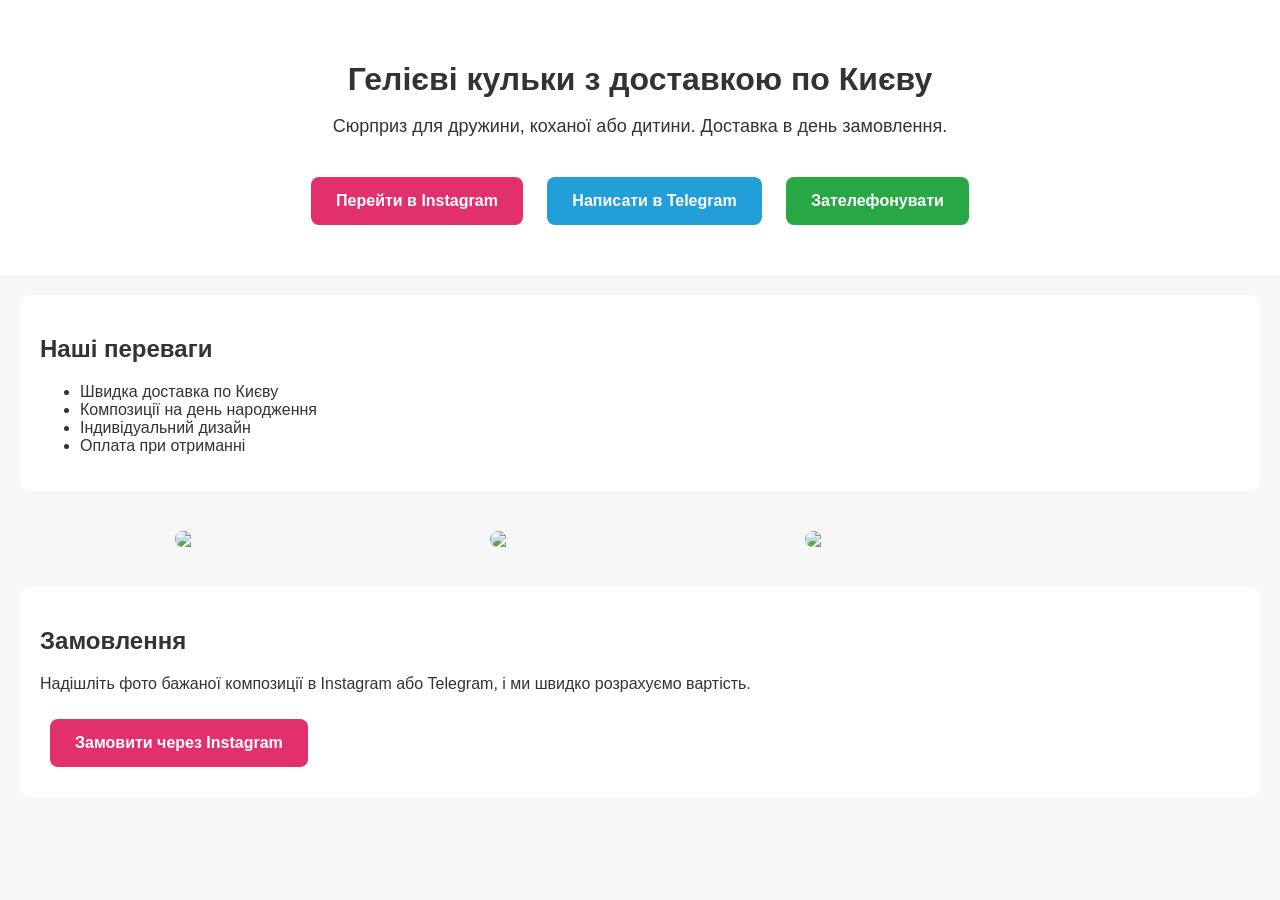
==== index.html @ e0414722 "index.html" ====
<!DOCTYPE html>
<html lang="uk">
<head>
<meta charset="UTF-8">
<meta name="viewport" content="width=device-width, initial-scale=1.0">
<title>Гелієві кульки Київ</title>

<style>
body{
    margin:0;
    font-family:Arial,sans-serif;
    background:#f7f7f7;
    color:#333;
}
.hero{
    background:#ffffff;
    padding:40px 20px;
    text-align:center;
}
h1{
    font-size:32px;
    margin-bottom:10px;
}
.subtitle{
    font-size:18px;
    margin-bottom:30px;
}
.btn{
    display:inline-block;
    padding:15px 25px;
    margin:10px;
    text-decoration:none;
    border-radius:8px;
    font-weight:bold;
}
.instagram{
    background:#E1306C;
    color:white;
}
.telegram{
    background:#229ED9;
    color:white;
}
.phone{
    background:#28a745;
    color:white;
}
.gallery{
    display:flex;
    flex-wrap:wrap;
    justify-content:center;
    gap:15px;
    padding:20px;
}
.gallery img{
    width:300px;
    border-radius:10px;
}
.section{
    background:white;
    margin:20px;
    padding:20px;
    border-radius:10px;
}
</style>
</head>

<body>

<div class="hero">
    <h1>Гелієві кульки з доставкою по Києву</h1>

    <p class="subtitle">
        Сюрприз для дружини, коханої або дитини.
        Доставка в день замовлення.
    </p>

    <a class="btn instagram"
       href="https://www.instagram.com/nazar_balloon/"
       target="_blank">
       Перейти в Instagram
    </a>

    <a class="btn telegram"
       href="https://t.me/YOUR_TELEGRAM"
       target="_blank">
       Написати в Telegram
    </a>

    <a class="btn phone"
       href="tel:+380XXXXXXXXX">
       Зателефонувати
    </a>
</div>

<div class="section">
    <h2>Наші переваги</h2>
    <ul>
        <li>Швидка доставка по Києву</li>
        <li>Композиції на день народження</li>
        <li>Індивідуальний дизайн</li>
        <li>Оплата при отриманні</li>
    </ul>
</div>

<div class="gallery">

<img src="https://via.placeholder.com/300x400?text=Balloon+1">

<img src="https://via.placeholder.com/300x400?text=Balloon+2">

<img src="https://via.placeholder.com/300x400?text=Balloon+3">

</div>

<div class="section">
    <h2>Замовлення</h2>

    <p>
        Надішліть фото бажаної композиції в Instagram або Telegram,
        і ми швидко розрахуємо вартість.
    </p>

    <a class="btn instagram"
       href="https://www.instagram.com/nazar_balloon/"
       target="_blank">
       Замовити через Instagram
    </a>
</div>

</body>
</html>
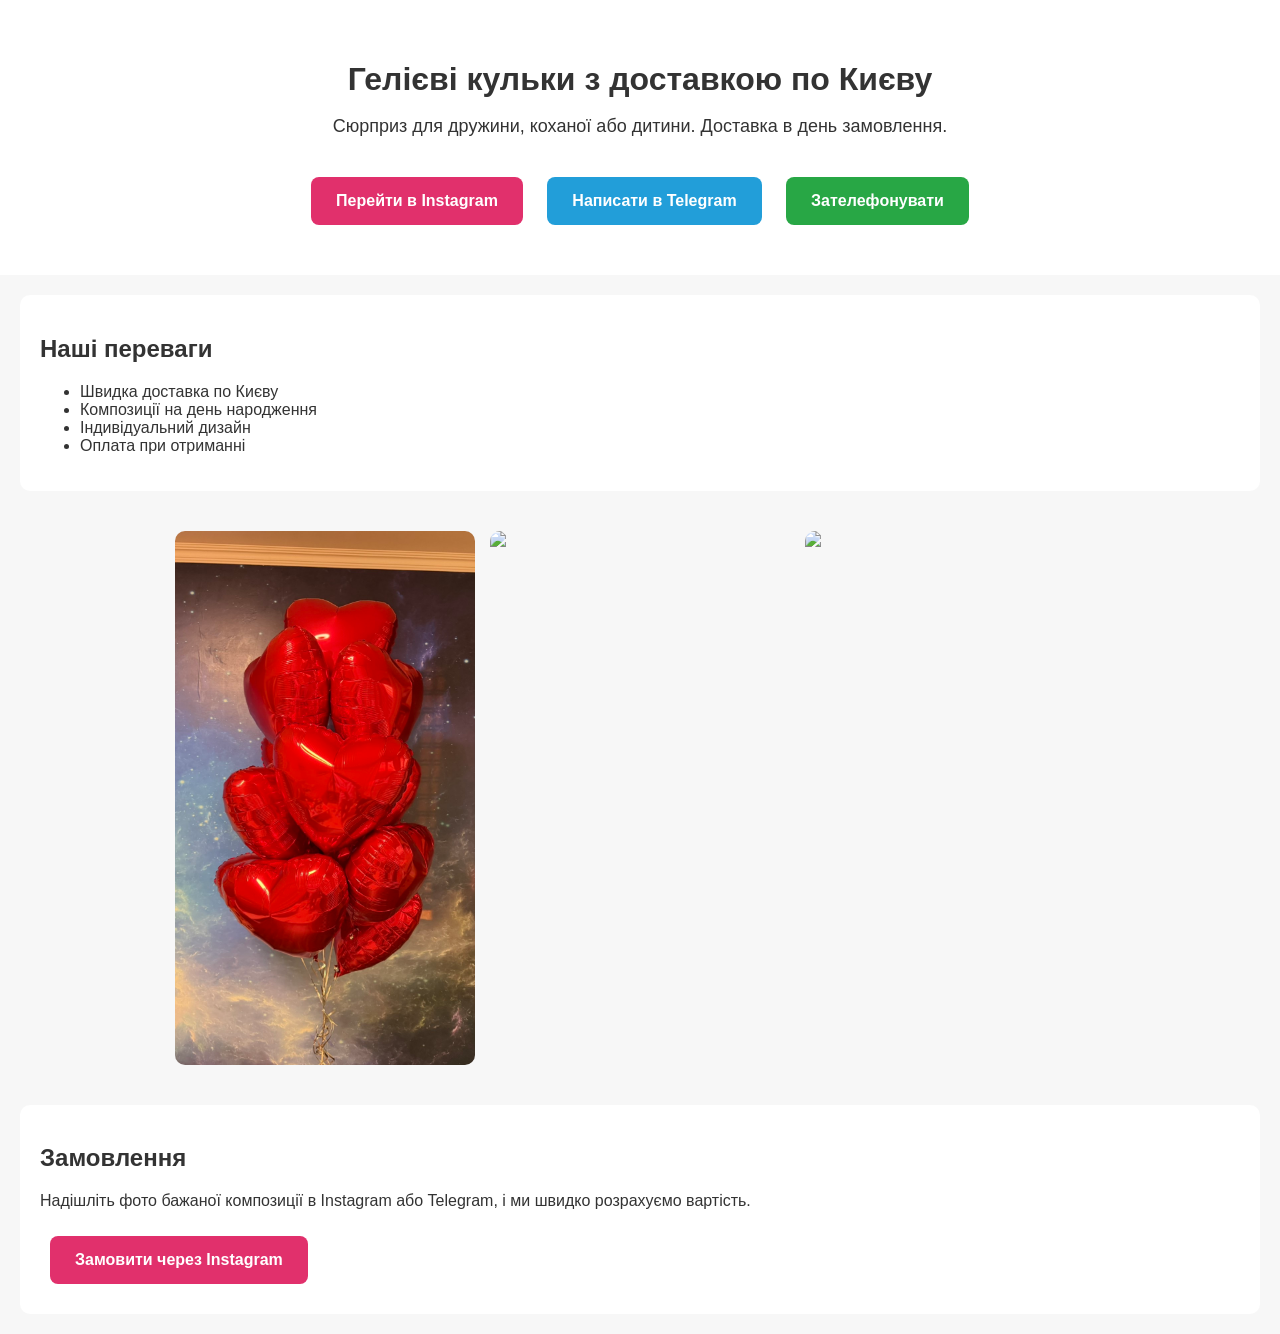
==== commit 47107496: "Update index.html Upper case 1 jpg title. Images are not showing" ====
--- a/index.html
+++ b/index.html
@@ -105,11 +105,11 @@
 
 <div class="gallery">
 
-<img src="https://via.placeholder.com/300x400?text=Balloon+1">
+<img src="images/IMG_0728.JPG">
 
-<img src="https://via.placeholder.com/300x400?text=Balloon+2">
+<img src="images/img_0729.jpg">
 
-<img src="https://via.placeholder.com/300x400?text=Balloon+3">
+<img src="images/img_0730.jpg">
 
 </div>
 
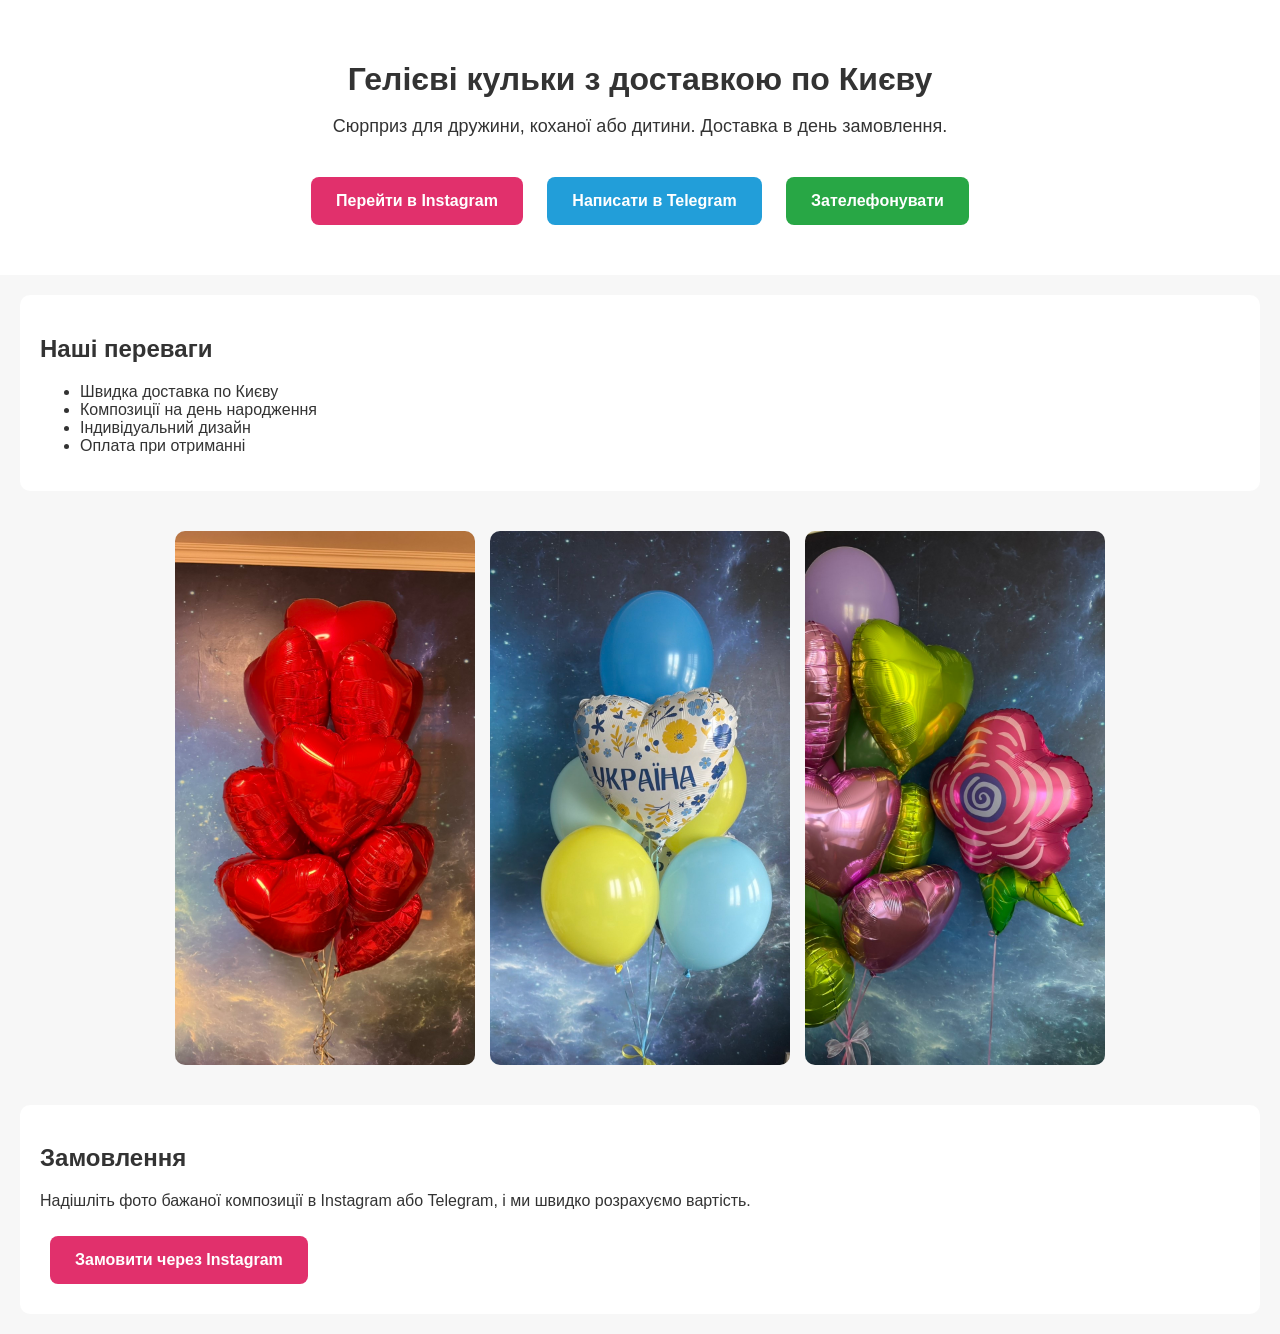
==== commit 119b1c79: "Update index.html upper case for 2 jpeg left. It works." ====
--- a/index.html
+++ b/index.html
@@ -107,9 +107,9 @@
 
 <img src="images/IMG_0728.JPG">
 
-<img src="images/img_0729.jpg">
+<img src="images/IMG_0729.JPG">
 
-<img src="images/img_0730.jpg">
+<img src="images/IMG_0730.JPG">
 
 </div>
 
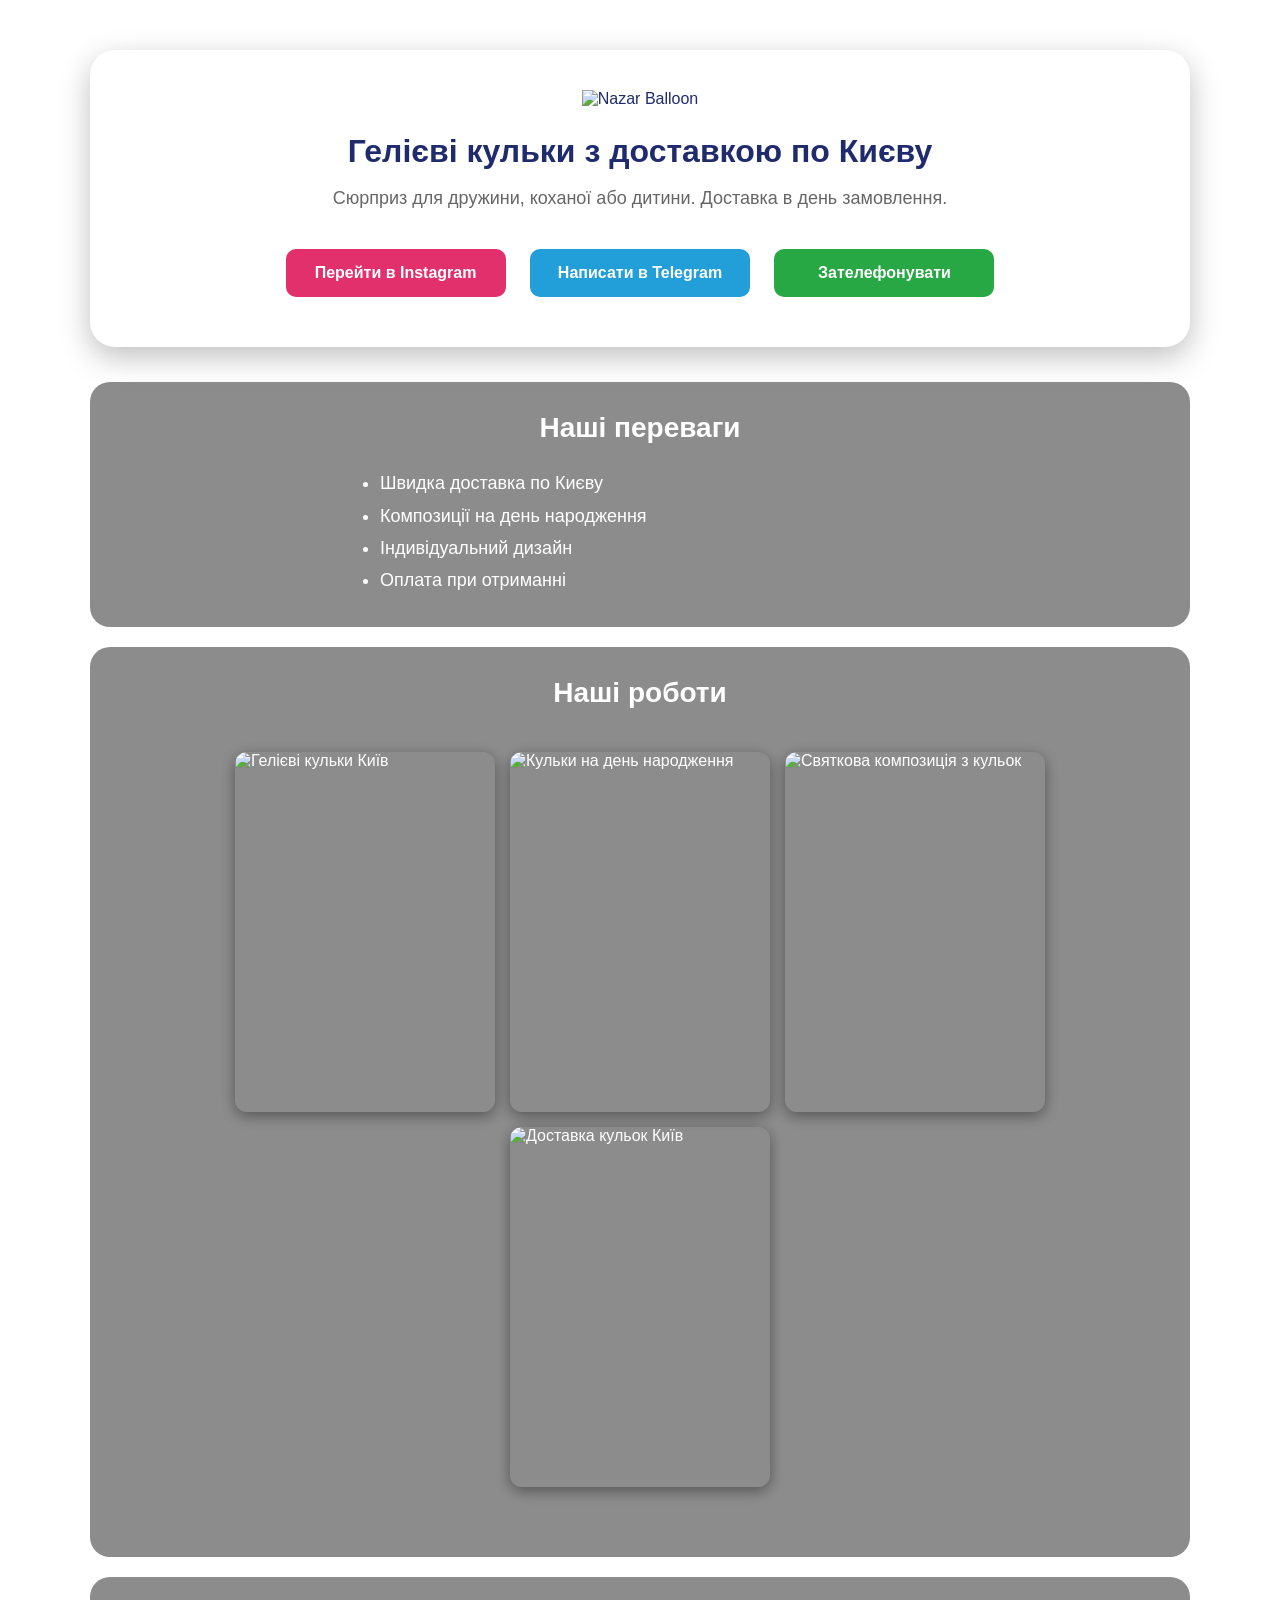
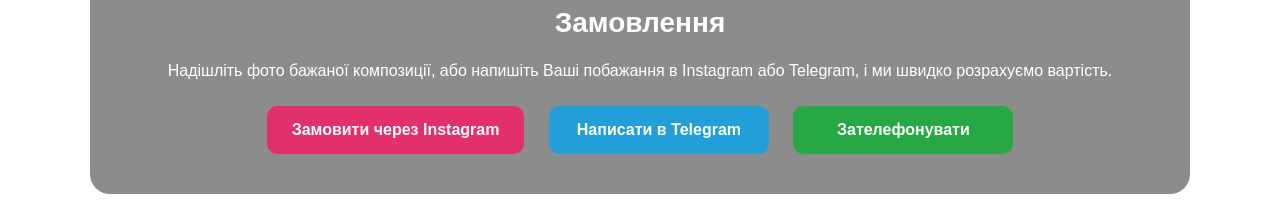
==== commit ee75327c: "Update index.html Версия сайта №2" ====
--- a/index.html
+++ b/index.html
@@ -3,64 +3,146 @@
 <head>
 <meta charset="UTF-8">
 <meta name="viewport" content="width=device-width, initial-scale=1.0">
-<title>Гелієві кульки Київ</title>
+<title>Nazar Balloon — гелієві кульки Київ</title>
 
 <style>
+*{
+    box-sizing:border-box;
+}
+
 body{
     margin:0;
-    font-family:Arial,sans-serif;
-    background:#f7f7f7;
-    color:#333;
-}
+    font-family:Arial, sans-serif;
+    color:#ffffff;
+    background-image:url('images/space.jpg');
+    background-size:cover;
+    background-position:center;
+    background-attachment:fixed;
+}
+
 .hero{
+    max-width:1100px;
+    margin:50px auto 35px;
     background:#ffffff;
+    border-radius:25px;
     padding:40px 20px;
     text-align:center;
-}
+    color:#1f2b6d;
+    box-shadow:0 10px 30px rgba(0,0,0,.25);
+}
+
+.logo{
+    max-width:450px;
+    width:90%;
+    margin-bottom:15px;
+}
+
 h1{
     font-size:32px;
-    margin-bottom:10px;
-}
+    margin:10px 0;
+}
+
 .subtitle{
     font-size:18px;
     margin-bottom:30px;
-}
+    color:#666;
+}
+
 .btn{
     display:inline-block;
     padding:15px 25px;
     margin:10px;
+    min-width:220px;
     text-decoration:none;
-    border-radius:8px;
+    border-radius:10px;
     font-weight:bold;
-}
+    color:white;
+}
+
 .instagram{
     background:#E1306C;
-    color:white;
-}
+}
+
 .telegram{
     background:#229ED9;
-    color:white;
-}
+}
+
 .phone{
     background:#28a745;
-    color:white;
-}
+}
+
+.section{
+    background:rgba(0,0,0,0.45);
+    margin:20px auto;
+    padding:30px;
+    border-radius:20px;
+    max-width:1100px;
+    backdrop-filter:blur(5px);
+}
+
+.section h2{
+    text-align:center;
+    font-size:28px;
+    margin-top:0;
+}
+
+.section ul{
+    max-width:600px;
+    margin:0 auto;
+    font-size:18px;
+    line-height:1.8;
+}
+
 .gallery{
+    max-width:1100px;
+    margin:20px auto;
     display:flex;
     flex-wrap:wrap;
     justify-content:center;
     gap:15px;
     padding:20px;
 }
+
 .gallery img{
-    width:300px;
-    border-radius:10px;
-}
-.section{
-    background:white;
-    margin:20px;
-    padding:20px;
-    border-radius:10px;
+    width:260px;
+    height:360px;
+    object-fit:cover;
+    border-radius:12px;
+    box-shadow:0 4px 15px rgba(0,0,0,.4);
+}
+
+.order{
+    text-align:center;
+}
+
+@media(max-width:600px){
+    .hero{
+        margin:20px 10px;
+        padding:25px 15px;
+    }
+
+    h1{
+        font-size:26px;
+    }
+
+    .subtitle{
+        font-size:16px;
+    }
+
+    .btn{
+        display:block;
+        width:100%;
+        margin:10px 0;
+    }
+
+    .section{
+        margin:15px 10px;
+    }
+
+    .gallery img{
+        width:100%;
+        height:auto;
+    }
 }
 </style>
 </head>
@@ -68,6 +150,8 @@
 <body>
 
 <div class="hero">
+    <img src="images/logo.jpg" class="logo" alt="Nazar Balloon">
+
     <h1>Гелієві кульки з доставкою по Києву</h1>
 
     <p class="subtitle">
@@ -82,13 +166,13 @@
     </a>
 
     <a class="btn telegram"
-       href="https://t.me/YOUR_TELEGRAM"
+       href="https://t.me/@Natali_Rotan"
        target="_blank">
        Написати в Telegram
     </a>
 
     <a class="btn phone"
-       href="tel:+380XXXXXXXXX">
+       href="tel:+380963511521">
        Зателефонувати
     </a>
 </div>
@@ -103,21 +187,22 @@
     </ul>
 </div>
 
-<div class="gallery">
-
-<img src="images/IMG_0728.JPG">
-
-<img src="images/IMG_0729.JPG">
-
-<img src="images/IMG_0730.JPG">
-
-</div>
-
 <div class="section">
+    <h2>Наші роботи</h2>
+
+    <div class="gallery">
+        <img src="images/work1.jpg" alt="Гелієві кульки Київ">
+        <img src="images/work2.jpg" alt="Кульки на день народження">
+        <img src="images/work3.jpg" alt="Святкова композиція з кульок">
+        <img src="images/work4.jpg" alt="Доставка кульок Київ">
+    </div>
+</div>
+
+<div class="section order">
     <h2>Замовлення</h2>
 
     <p>
-        Надішліть фото бажаної композиції в Instagram або Telegram,
+        Надішліть фото бажаної композиції, або напишіть Ваші побажання в Instagram або Telegram,
         і ми швидко розрахуємо вартість.
     </p>
 
@@ -126,6 +211,17 @@
        target="_blank">
        Замовити через Instagram
     </a>
+
+    <a class="btn telegram"
+       href="https://t.me/@Natali_Rotan"
+       target="_blank">
+       Написати в Telegram
+    </a>
+
+    <a class="btn phone"
+       href="tel:+380963511521">
+       Зателефонувати
+    </a>
 </div>
 
 </body>
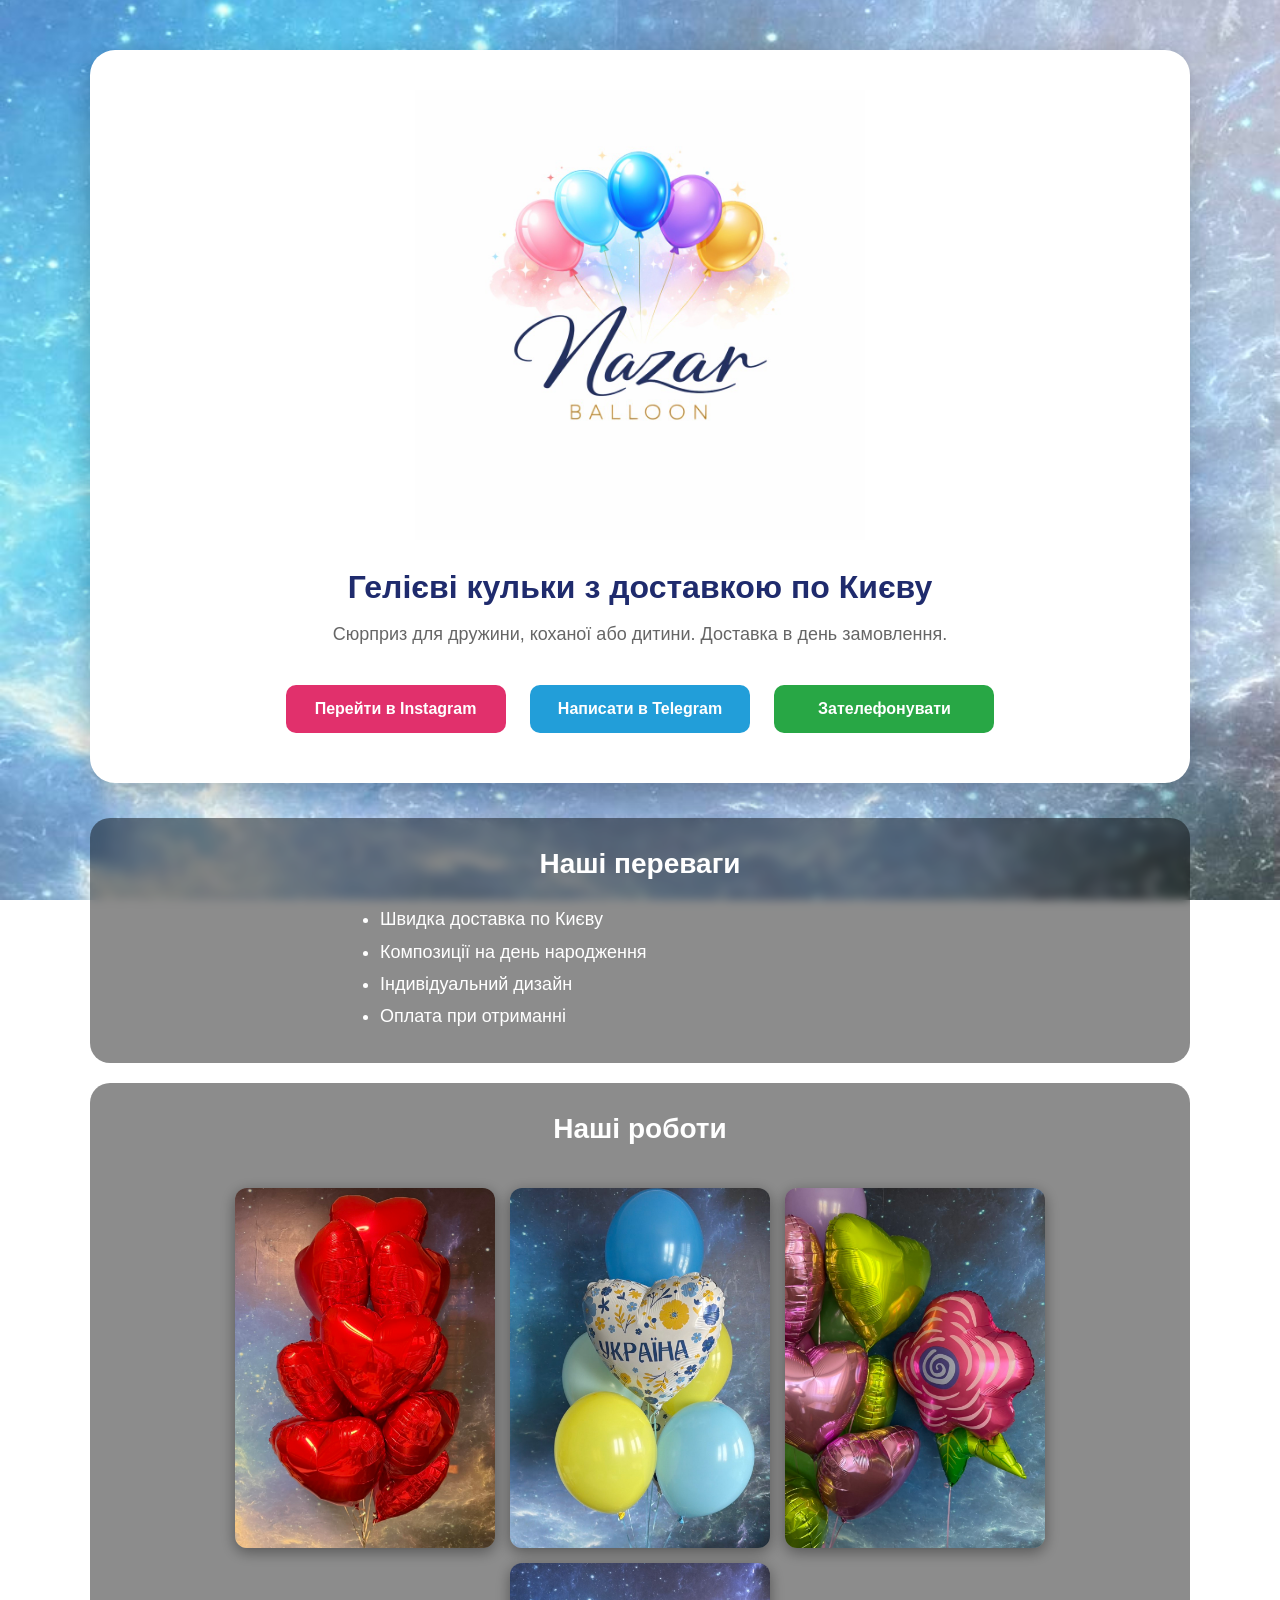
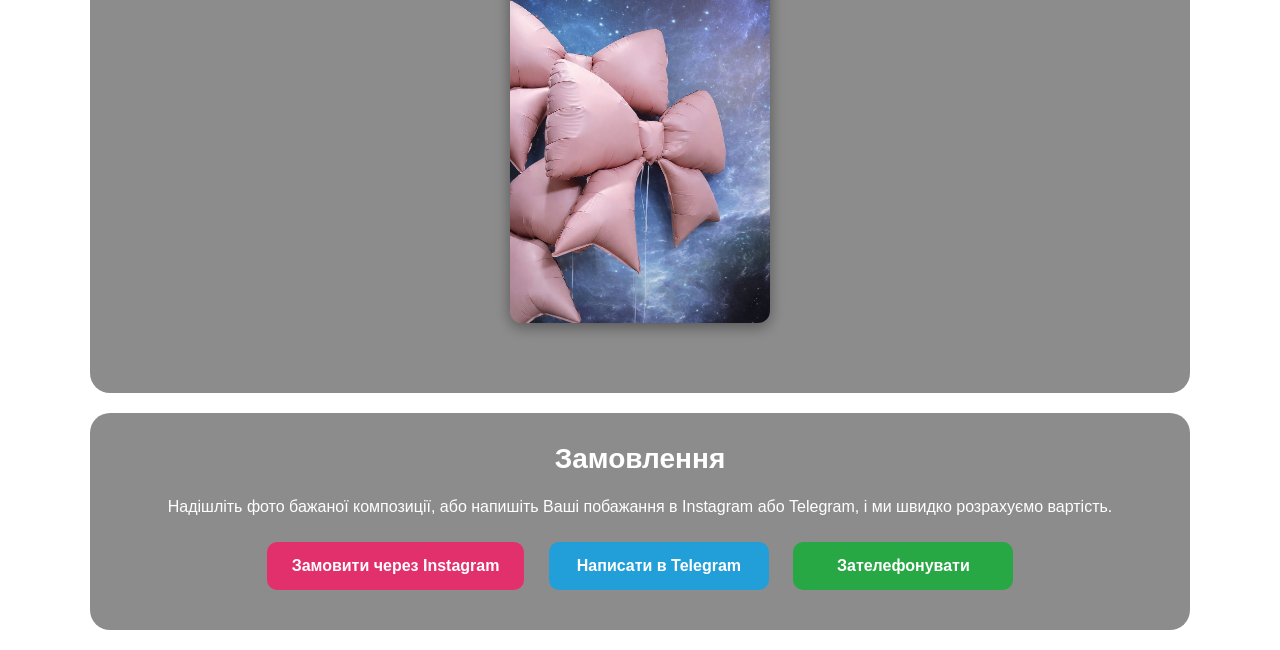
==== commit fb89ddf8: "Update index.html added 4 photos, logo and space" ====
--- a/index.html
+++ b/index.html
@@ -3,7 +3,7 @@
 <head>
 <meta charset="UTF-8">
 <meta name="viewport" content="width=device-width, initial-scale=1.0">
-<title>Nazar Balloon — гелієві кульки Київ</title>
+<title>Nazar_Balloon — гелієві кульки Київ</title>
 
 <style>
 *{
@@ -14,7 +14,7 @@
     margin:0;
     font-family:Arial, sans-serif;
     color:#ffffff;
-    background-image:url('images/space.jpg');
+    background-image:url('images/IMG_0732.JPG');
     background-size:cover;
     background-position:center;
     background-attachment:fixed;
@@ -150,7 +150,7 @@
 <body>
 
 <div class="hero">
-    <img src="images/logo.jpg" class="logo" alt="Nazar Balloon">
+    <img src="images/IMG_0733.JPG" class="logo" alt="Nazar_Balloon">
 
     <h1>Гелієві кульки з доставкою по Києву</h1>
 
@@ -191,10 +191,10 @@
     <h2>Наші роботи</h2>
 
     <div class="gallery">
-        <img src="images/work1.jpg" alt="Гелієві кульки Київ">
-        <img src="images/work2.jpg" alt="Кульки на день народження">
-        <img src="images/work3.jpg" alt="Святкова композиція з кульок">
-        <img src="images/work4.jpg" alt="Доставка кульок Київ">
+        <img src="images/IMG_0728.JPG" alt="Гелієві кульки Київ">
+        <img src="images/IMG_0729.JPG" alt="Кульки на день народження">
+        <img src="images/IMG_0730.JPG" alt="Святкова композиція з кульок">
+        <img src="images/IMG_0735.JPG" alt="Доставка кульок Київ">
     </div>
 </div>
 
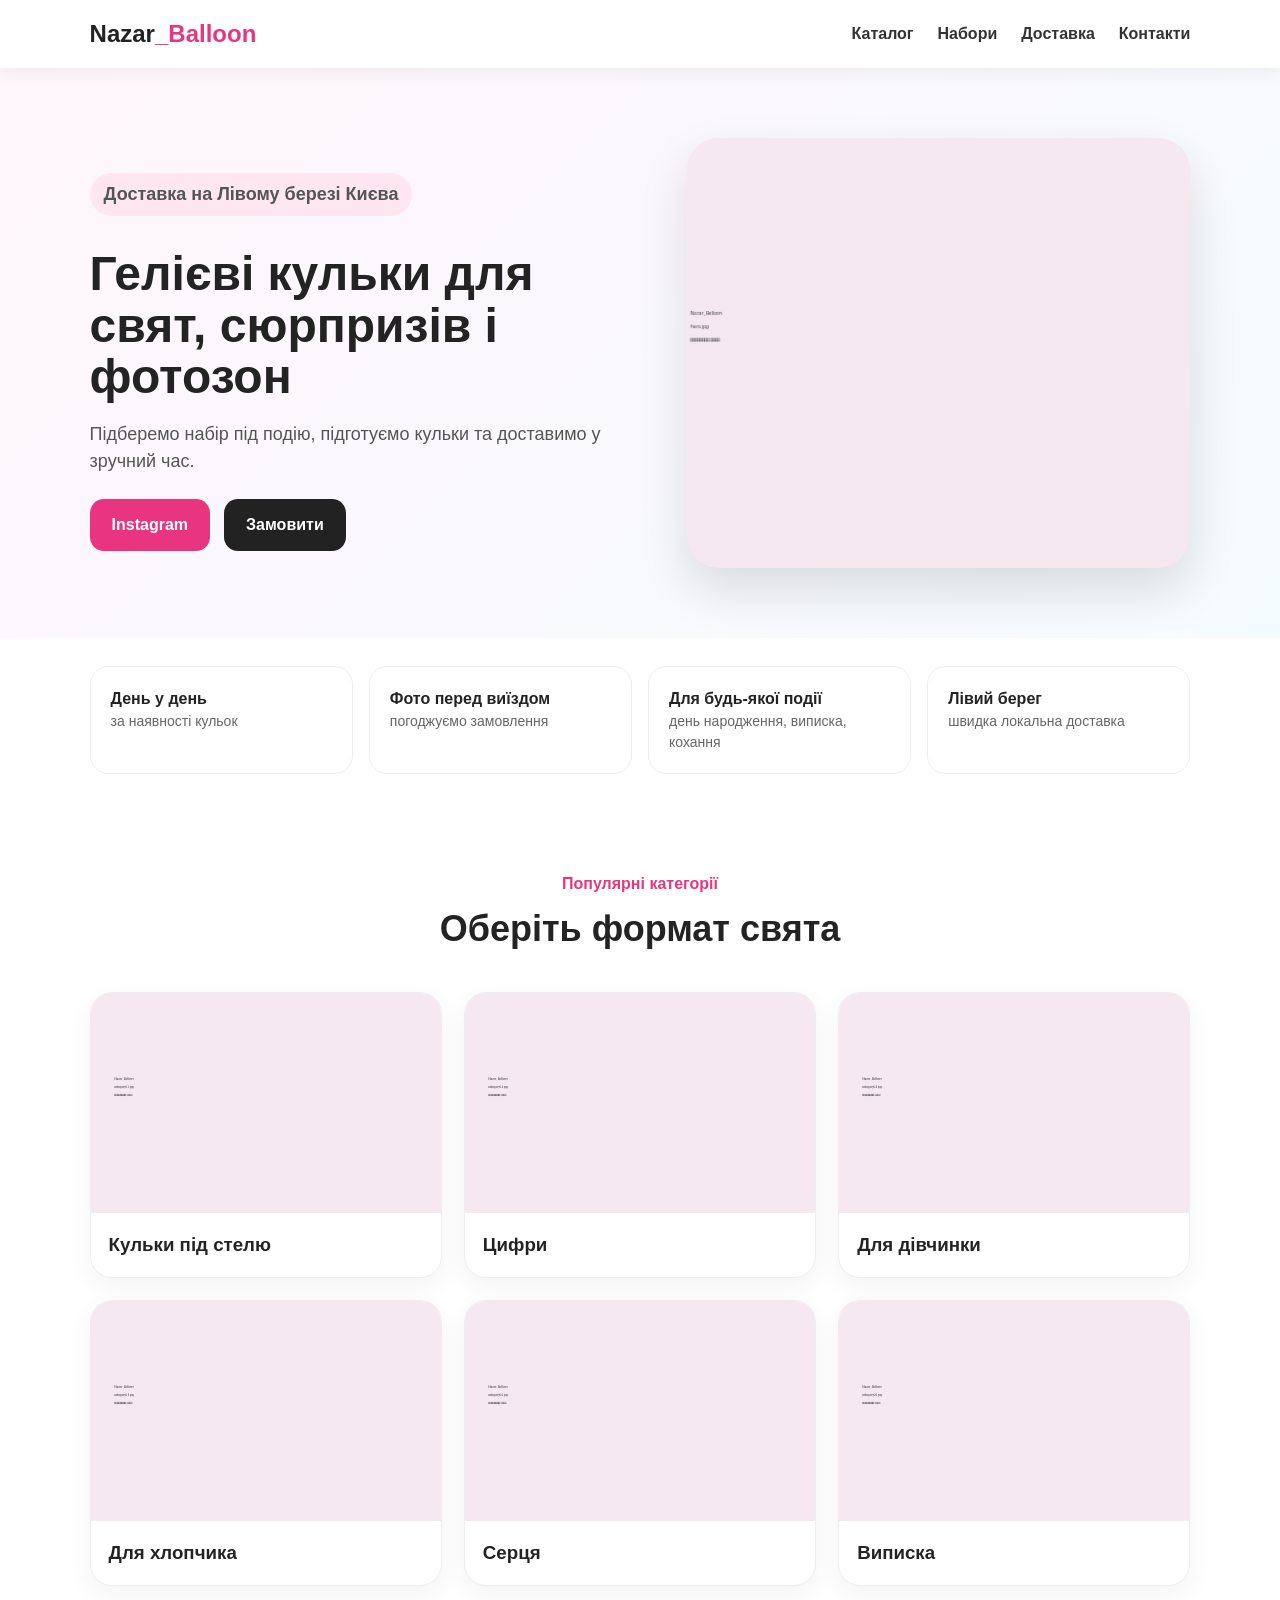
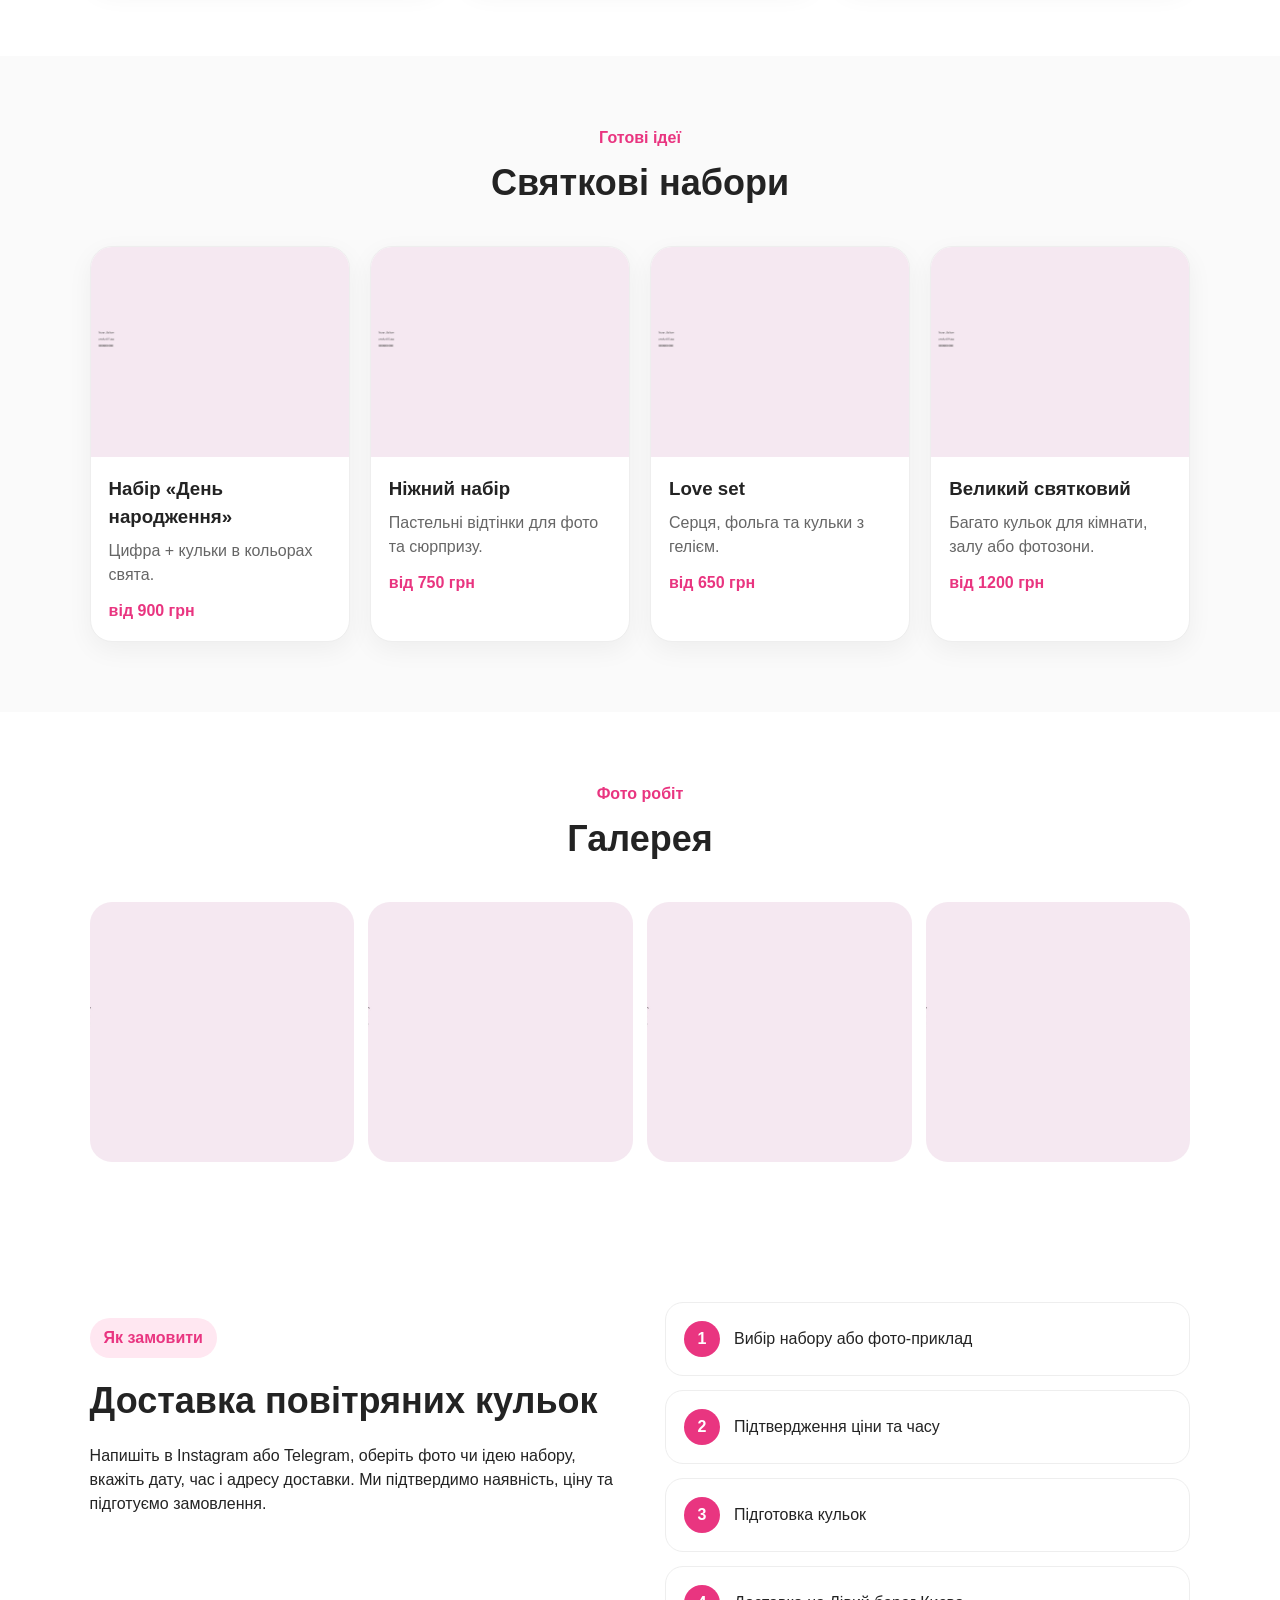
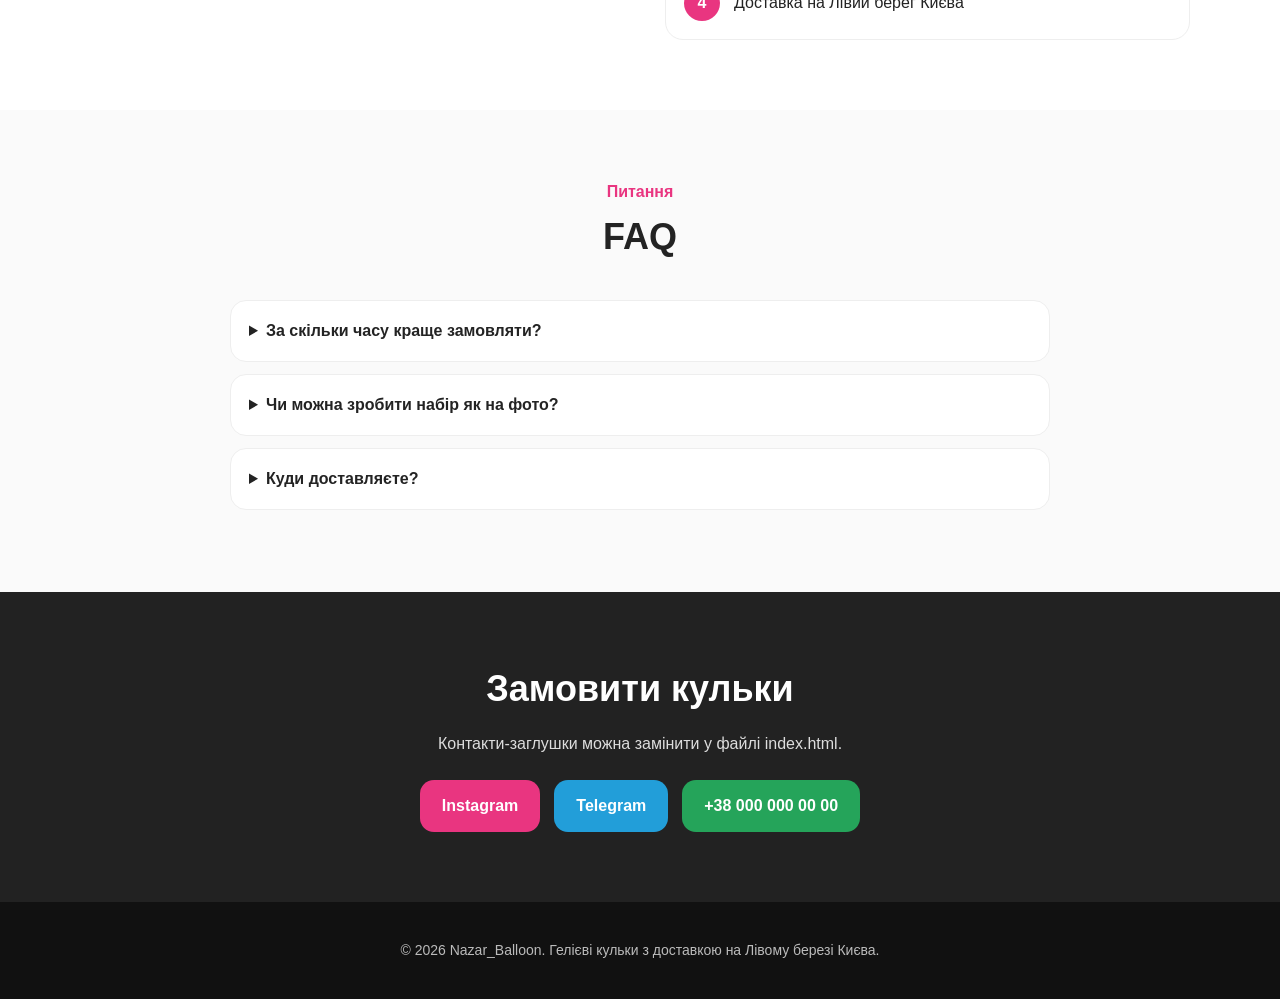
==== commit 3df75d60: "Add files via upload" ====
--- a/index.html
+++ b/index.html
@@ -1,228 +1,128 @@
 <!DOCTYPE html>
 <html lang="uk">
 <head>
-<meta charset="UTF-8">
-<meta name="viewport" content="width=device-width, initial-scale=1.0">
-<title>Nazar_Balloon — гелієві кульки Київ</title>
+  <meta charset="UTF-8" />
+  <meta name="viewport" content="width=device-width, initial-scale=1.0" />
+  <title>Nazar_Balloon — доставка гелієвих кульок на Лівому березі Києва</title>
+  <meta name="description" content="Nazar_Balloon — гелієві кульки, святкові набори, цифри, фотозони та доставка повітряних кульок на Лівому березі Києва." />
+  <meta name="keywords" content="гелієві кульки Київ, доставка кульок Лівий берег, повітряні кульки Київ, кульки на день народження, Nazar Balloon" />
+  <link rel="stylesheet" href="style.css" />
+</head>
+<body>
+  <header class="header">
+    <a class="logo" href="#top">Nazar<span>_Balloon</span></a>
+    <nav class="nav" id="nav">
+      <a href="#catalog">Каталог</a>
+      <a href="#sets">Набори</a>
+      <a href="#delivery">Доставка</a>
+      <a href="#contacts">Контакти</a>
+    </nav>
+    <button class="menu-btn" id="menuBtn" aria-label="Відкрити меню">☰</button>
+  </header>
 
-<style>
-*{
-    box-sizing:border-box;
-}
+  <main id="top">
+    <section class="hero">
+      <div class="hero-text">
+        <p class="badge">Доставка на Лівому березі Києва</p>
+        <h1>Гелієві кульки для свят, сюрпризів і фотозон</h1>
+        <p>Підберемо набір під подію, підготуємо кульки та доставимо у зручний час.</p>
+        <div class="hero-actions">
+          <a class="btn primary" href="https://www.instagram.com/nazar_balloon/" target="_blank">Instagram</a>
+          <a class="btn secondary" href="#contacts">Замовити</a>
+        </div>
+      </div>
+      <div class="hero-image">
+        <img src="images/hero.jpg" alt="Святкові гелієві кульки Nazar_Balloon" />
+      </div>
+    </section>
 
-body{
-    margin:0;
-    font-family:Arial, sans-serif;
-    color:#ffffff;
-    background-image:url('images/IMG_0732.JPG');
-    background-size:cover;
-    background-position:center;
-    background-attachment:fixed;
-}
+    <section class="features">
+      <div><b>День у день</b><span>за наявності кульок</span></div>
+      <div><b>Фото перед виїздом</b><span>погоджуємо замовлення</span></div>
+      <div><b>Для будь-якої події</b><span>день народження, виписка, кохання</span></div>
+      <div><b>Лівий берег</b><span>швидка локальна доставка</span></div>
+    </section>
 
-.hero{
-    max-width:1100px;
-    margin:50px auto 35px;
-    background:#ffffff;
-    border-radius:25px;
-    padding:40px 20px;
-    text-align:center;
-    color:#1f2b6d;
-    box-shadow:0 10px 30px rgba(0,0,0,.25);
-}
+    <section class="section" id="catalog">
+      <div class="section-title">
+        <p>Популярні категорії</p>
+        <h2>Оберіть формат свята</h2>
+      </div>
+      <div class="category-grid">
+        <article class="category-card"><img src="images/category01.jpg" alt="Кульки під стелю"><h3>Кульки під стелю</h3></article>
+        <article class="category-card"><img src="images/category02.jpg" alt="Цифри з кульками"><h3>Цифри</h3></article>
+        <article class="category-card"><img src="images/category03.jpg" alt="Набори для дівчинки"><h3>Для дівчинки</h3></article>
+        <article class="category-card"><img src="images/category04.jpg" alt="Набори для хлопчика"><h3>Для хлопчика</h3></article>
+        <article class="category-card"><img src="images/category05.jpg" alt="Серця та романтичні кульки"><h3>Серця</h3></article>
+        <article class="category-card"><img src="images/category06.jpg" alt="Кульки на виписку"><h3>Виписка</h3></article>
+      </div>
+    </section>
 
-.logo{
-    max-width:450px;
-    width:90%;
-    margin-bottom:15px;
-}
+    <section class="section light" id="sets">
+      <div class="section-title">
+        <p>Готові ідеї</p>
+        <h2>Святкові набори</h2>
+      </div>
+      <div class="product-grid">
+        <article class="product-card"><img src="images/product01.jpg" alt="Набір гелієвих кульок"><div><h3>Набір «День народження»</h3><p>Цифра + кульки в кольорах свята.</p><span>від 900 грн</span></div></article>
+        <article class="product-card"><img src="images/product02.jpg" alt="Ніжний набір кульок"><div><h3>Ніжний набір</h3><p>Пастельні відтінки для фото та сюрпризу.</p><span>від 750 грн</span></div></article>
+        <article class="product-card"><img src="images/product03.jpg" alt="Кульки сердечка"><div><h3>Love set</h3><p>Серця, фольга та кульки з гелієм.</p><span>від 650 грн</span></div></article>
+        <article class="product-card"><img src="images/product04.jpg" alt="Великий святковий набір"><div><h3>Великий святковий</h3><p>Багато кульок для кімнати, залу або фотозони.</p><span>від 1200 грн</span></div></article>
+      </div>
+    </section>
 
-h1{
-    font-size:32px;
-    margin:10px 0;
-}
+    <section class="section">
+      <div class="section-title">
+        <p>Фото робіт</p>
+        <h2>Галерея</h2>
+      </div>
+      <div class="gallery">
+        <img src="images/gallery01.jpg" alt="Приклад замовлення кульок">
+        <img src="images/gallery02.jpg" alt="Приклад святкового набору">
+        <img src="images/gallery03.jpg" alt="Кульки для дня народження">
+        <img src="images/gallery04.jpg" alt="Доставка кульок у Києві">
+      </div>
+    </section>
 
-.subtitle{
-    font-size:18px;
-    margin-bottom:30px;
-    color:#666;
-}
+    <section class="section two-columns" id="delivery">
+      <div>
+        <p class="badge">Як замовити</p>
+        <h2>Доставка повітряних кульок</h2>
+        <p>Напишіть в Instagram або Telegram, оберіть фото чи ідею набору, вкажіть дату, час і адресу доставки. Ми підтвердимо наявність, ціну та підготуємо замовлення.</p>
+      </div>
+      <div class="steps">
+        <div><b>1</b><span>Вибір набору або фото-приклад</span></div>
+        <div><b>2</b><span>Підтвердження ціни та часу</span></div>
+        <div><b>3</b><span>Підготовка кульок</span></div>
+        <div><b>4</b><span>Доставка на Лівий берег Києва</span></div>
+      </div>
+    </section>
 
-.btn{
-    display:inline-block;
-    padding:15px 25px;
-    margin:10px;
-    min-width:220px;
-    text-decoration:none;
-    border-radius:10px;
-    font-weight:bold;
-    color:white;
-}
+    <section class="section light faq">
+      <div class="section-title">
+        <p>Питання</p>
+        <h2>FAQ</h2>
+      </div>
+      <details><summary>За скільки часу краще замовляти?</summary><p>Бажано за 1 день. Якщо кульки є в наявності, можливе замовлення день у день.</p></details>
+      <details><summary>Чи можна зробити набір як на фото?</summary><p>Так, надішліть приклад, і ми підберемо схожі кольори та елементи.</p></details>
+      <details><summary>Куди доставляєте?</summary><p>Основний район доставки — Лівий берег Києва.</p></details>
+    </section>
 
-.instagram{
-    background:#E1306C;
-}
+    <section class="contacts" id="contacts">
+      <h2>Замовити кульки</h2>
+      <p>Контакти-заглушки можна замінити у файлі index.html.</p>
+      <div class="contact-actions">
+        <a class="btn primary" href="https://www.instagram.com/nazar_balloon/" target="_blank">Instagram</a>
+        <a class="btn telegram" href="#">Telegram</a>
+        <a class="btn phone" href="tel:+380000000000">+38 000 000 00 00</a>
+      </div>
+    </section>
+  </main>
 
-.telegram{
-    background:#229ED9;
-}
+  <footer class="footer">
+    <p>© 2026 Nazar_Balloon. Гелієві кульки з доставкою на Лівому березі Києва.</p>
+  </footer>
 
-.phone{
-    background:#28a745;
-}
-
-.section{
-    background:rgba(0,0,0,0.45);
-    margin:20px auto;
-    padding:30px;
-    border-radius:20px;
-    max-width:1100px;
-    backdrop-filter:blur(5px);
-}
-
-.section h2{
-    text-align:center;
-    font-size:28px;
-    margin-top:0;
-}
-
-.section ul{
-    max-width:600px;
-    margin:0 auto;
-    font-size:18px;
-    line-height:1.8;
-}
-
-.gallery{
-    max-width:1100px;
-    margin:20px auto;
-    display:flex;
-    flex-wrap:wrap;
-    justify-content:center;
-    gap:15px;
-    padding:20px;
-}
-
-.gallery img{
-    width:260px;
-    height:360px;
-    object-fit:cover;
-    border-radius:12px;
-    box-shadow:0 4px 15px rgba(0,0,0,.4);
-}
-
-.order{
-    text-align:center;
-}
-
-@media(max-width:600px){
-    .hero{
-        margin:20px 10px;
-        padding:25px 15px;
-    }
-
-    h1{
-        font-size:26px;
-    }
-
-    .subtitle{
-        font-size:16px;
-    }
-
-    .btn{
-        display:block;
-        width:100%;
-        margin:10px 0;
-    }
-
-    .section{
-        margin:15px 10px;
-    }
-
-    .gallery img{
-        width:100%;
-        height:auto;
-    }
-}
-</style>
-</head>
-
-<body>
-
-<div class="hero">
-    <img src="images/IMG_0733.JPG" class="logo" alt="Nazar_Balloon">
-
-    <h1>Гелієві кульки з доставкою по Києву</h1>
-
-    <p class="subtitle">
-        Сюрприз для дружини, коханої або дитини.
-        Доставка в день замовлення.
-    </p>
-
-    <a class="btn instagram"
-       href="https://www.instagram.com/nazar_balloon/"
-       target="_blank">
-       Перейти в Instagram
-    </a>
-
-    <a class="btn telegram"
-       href="https://t.me/@Natali_Rotan"
-       target="_blank">
-       Написати в Telegram
-    </a>
-
-    <a class="btn phone"
-       href="tel:+380963511521">
-       Зателефонувати
-    </a>
-</div>
-
-<div class="section">
-    <h2>Наші переваги</h2>
-    <ul>
-        <li>Швидка доставка по Києву</li>
-        <li>Композиції на день народження</li>
-        <li>Індивідуальний дизайн</li>
-        <li>Оплата при отриманні</li>
-    </ul>
-</div>
-
-<div class="section">
-    <h2>Наші роботи</h2>
-
-    <div class="gallery">
-        <img src="images/IMG_0728.JPG" alt="Гелієві кульки Київ">
-        <img src="images/IMG_0729.JPG" alt="Кульки на день народження">
-        <img src="images/IMG_0730.JPG" alt="Святкова композиція з кульок">
-        <img src="images/IMG_0735.JPG" alt="Доставка кульок Київ">
-    </div>
-</div>
-
-<div class="section order">
-    <h2>Замовлення</h2>
-
-    <p>
-        Надішліть фото бажаної композиції, або напишіть Ваші побажання в Instagram або Telegram,
-        і ми швидко розрахуємо вартість.
-    </p>
-
-    <a class="btn instagram"
-       href="https://www.instagram.com/nazar_balloon/"
-       target="_blank">
-       Замовити через Instagram
-    </a>
-
-    <a class="btn telegram"
-       href="https://t.me/@Natali_Rotan"
-       target="_blank">
-       Написати в Telegram
-    </a>
-
-    <a class="btn phone"
-       href="tel:+380963511521">
-       Зателефонувати
-    </a>
-</div>
-
+  <script src="script.js"></script>
 </body>
 </html>
--- a/style.css
+++ b/style.css
@@ -0,0 +1 @@
+*{box-sizing:border-box}html{scroll-behavior:smooth}body{margin:0;font-family:Arial,Helvetica,sans-serif;color:#232323;background:#fff;line-height:1.5}.header{position:sticky;top:0;z-index:10;display:flex;align-items:center;justify-content:space-between;padding:16px 7%;background:rgba(255,255,255,.95);box-shadow:0 4px 18px rgba(0,0,0,.06)}.logo{font-size:24px;font-weight:800;text-decoration:none;color:#222}.logo span{color:#e93580}.nav{display:flex;gap:24px}.nav a{text-decoration:none;color:#333;font-weight:600}.menu-btn{display:none;border:0;background:#f4f4f4;border-radius:10px;padding:8px 12px;font-size:22px}.hero{display:grid;grid-template-columns:1.05fr .95fr;gap:40px;align-items:center;padding:70px 7%;background:linear-gradient(135deg,#fff6fb,#f4fbff)}.hero h1{font-size:48px;line-height:1.08;margin:14px 0}.hero p{font-size:18px;color:#555}.badge{display:inline-block;color:#e93580;background:#ffe7f1;border-radius:999px;padding:8px 14px;font-weight:700}.hero-actions,.contact-actions{display:flex;gap:14px;flex-wrap:wrap;margin-top:24px}.btn{display:inline-block;padding:14px 22px;border-radius:14px;text-decoration:none;font-weight:800}.primary{background:#e93580;color:#fff}.secondary{background:#222;color:#fff}.telegram{background:#229ed9;color:#fff}.phone{background:#25a45a;color:#fff}.hero-image img,.category-card img,.product-card img,.gallery img{width:100%;display:block;object-fit:cover;background:#eee}.hero-image img{height:430px;border-radius:32px;box-shadow:0 22px 50px rgba(0,0,0,.12)}.features{display:grid;grid-template-columns:repeat(4,1fr);gap:16px;padding:28px 7%;background:#fff}.features div{padding:20px;border:1px solid #eee;border-radius:18px}.features b,.features span{display:block}.features span{color:#666;font-size:14px}.section{padding:70px 7%}.section.light{background:#fafafa}.section-title{text-align:center;max-width:650px;margin:0 auto 36px}.section-title p{color:#e93580;font-weight:800;margin:0 0 6px}.section-title h2,.contacts h2,.two-columns h2{font-size:36px;margin:0}.category-grid{display:grid;grid-template-columns:repeat(3,1fr);gap:22px}.category-card,.product-card{background:#fff;border:1px solid #eee;border-radius:22px;overflow:hidden;box-shadow:0 8px 26px rgba(0,0,0,.05)}.category-card img{height:220px}.category-card h3{padding:18px;margin:0}.product-grid{display:grid;grid-template-columns:repeat(4,1fr);gap:20px}.product-card img{height:210px}.product-card div{padding:18px}.product-card h3{margin:0 0 8px}.product-card p{color:#666;margin:0 0 12px}.product-card span{font-weight:900;color:#e93580}.gallery{display:grid;grid-template-columns:repeat(4,1fr);gap:14px}.gallery img{height:260px;border-radius:22px}.two-columns{display:grid;grid-template-columns:1fr 1fr;gap:50px;align-items:start}.steps{display:grid;gap:14px}.steps div{display:flex;gap:14px;align-items:center;background:#fff;border:1px solid #eee;border-radius:18px;padding:18px}.steps b{display:grid;place-items:center;min-width:36px;height:36px;border-radius:50%;background:#e93580;color:#fff}.faq details{max-width:820px;margin:12px auto;background:#fff;border:1px solid #eee;border-radius:16px;padding:18px}.faq summary{font-weight:800;cursor:pointer}.contacts{text-align:center;padding:70px 7%;background:#222;color:#fff}.contacts p{color:#ddd}.contact-actions{justify-content:center}.footer{text-align:center;padding:24px 7%;background:#111;color:#bbb;font-size:14px}@media(max-width:900px){.nav{position:absolute;top:64px;right:7%;left:7%;display:none;flex-direction:column;background:#fff;border-radius:18px;padding:20px;box-shadow:0 14px 35px rgba(0,0,0,.12)}.nav.open{display:flex}.menu-btn{display:block}.hero,.two-columns{grid-template-columns:1fr}.hero h1{font-size:36px}.features,.category-grid,.product-grid,.gallery{grid-template-columns:1fr 1fr}.product-grid{gap:14px}}@media(max-width:560px){.header{padding:14px 5%}.hero,.section,.contacts{padding-left:5%;padding-right:5%}.hero{padding-top:42px}.hero h1{font-size:31px}.hero-image img{height:310px;border-radius:24px}.features{grid-template-columns:1fr;padding:20px 5%}.category-grid,.product-grid,.gallery{grid-template-columns:1fr}.category-card img,.product-card img,.gallery img{height:240px}.btn{width:100%;text-align:center}.section-title h2,.contacts h2,.two-columns h2{font-size:28px}}
